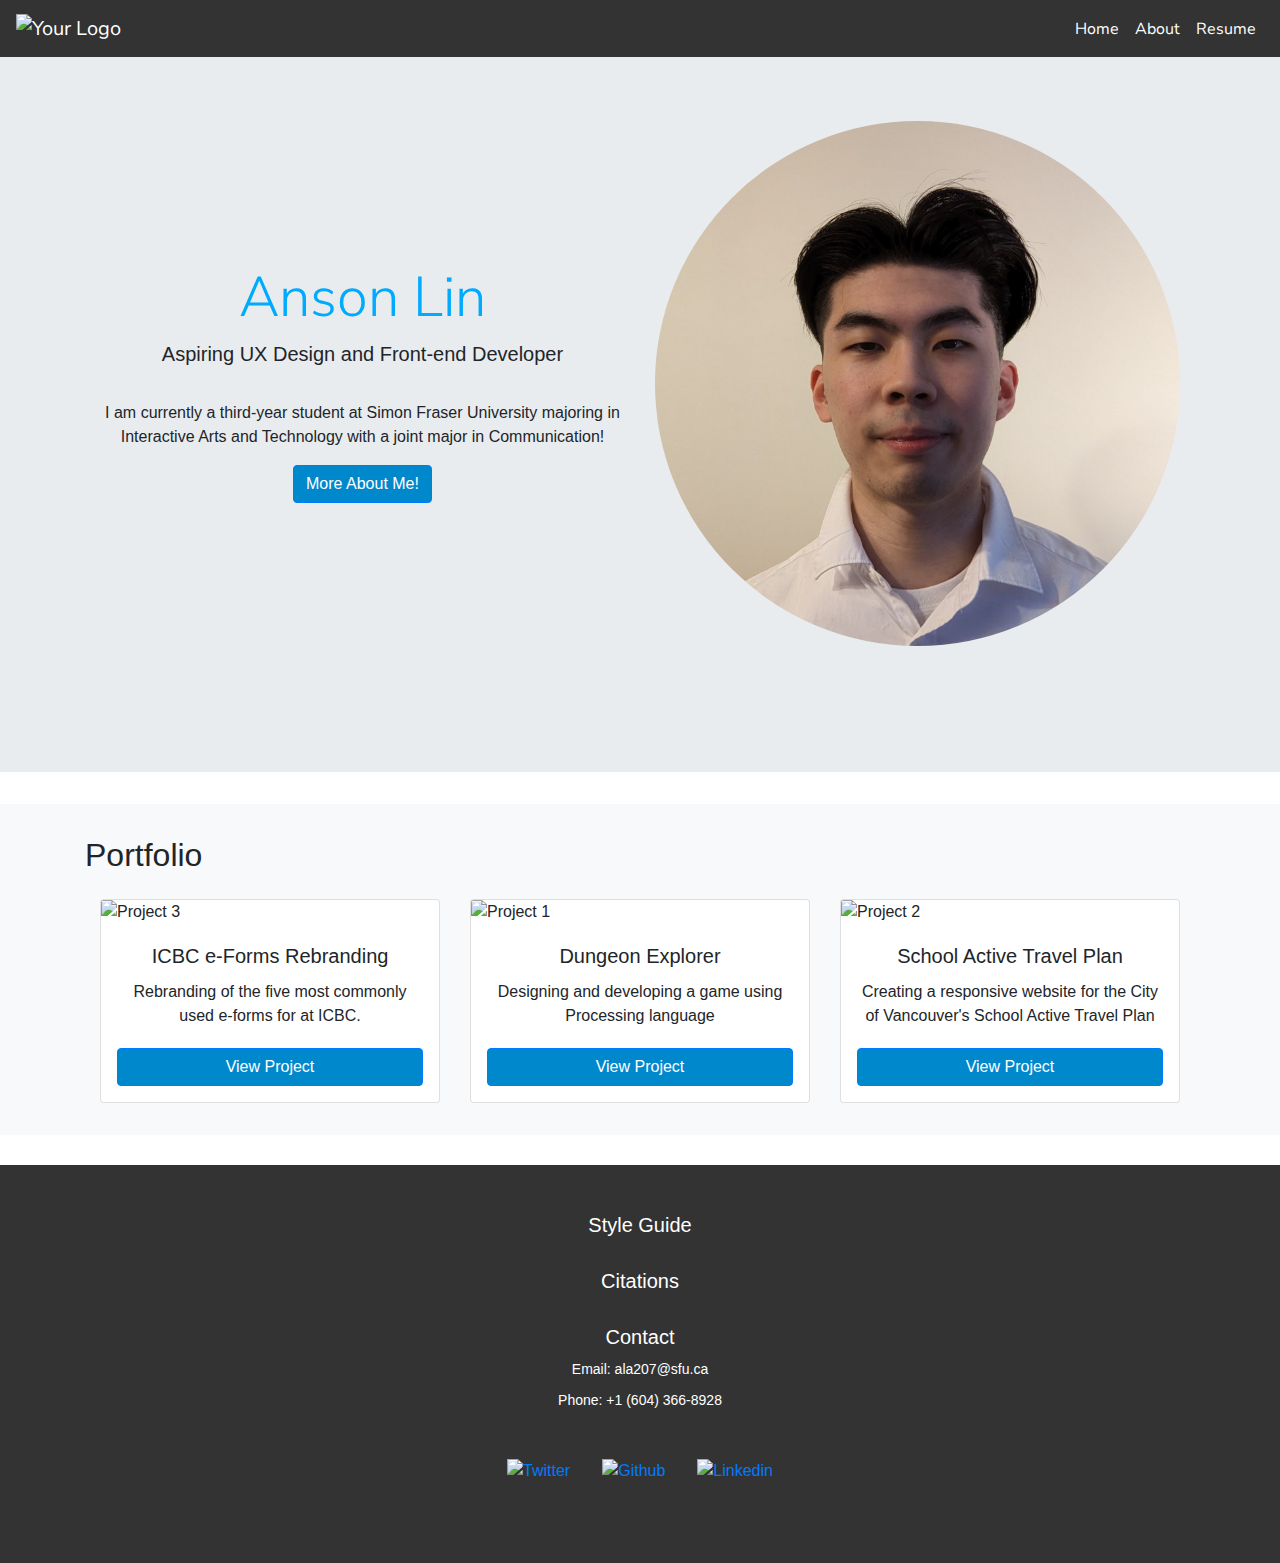
==== index.html @ dd43841b "Added citations page to footer" ====
<!DOCTYPE html>
<html lang="en">
  <head>
    <meta charset="UTF-8" />
    <meta name="viewport" content="width=device-width, initial-scale=1.0" />
    <link rel="shortcut icon" type="image/png" href="./img/logo.png" />
    <title>Portfolio</title>
    <!-- Bootstrap CSS -->
    <link
      rel="stylesheet"
      href="https://maxcdn.bootstrapcdn.com/bootstrap/4.0.0/css/bootstrap.min.css"
      integrity="sha384-Gn5384xqQ1aoWXA+058RXPxPg6fy4IWvTNh0E263XmFcJlSAwiGgFAW/dAiS6JXm"
      crossorigin="anonymous"
    />
    <!-- Custom CSS -->
    <link rel="stylesheet" href="css/main.css" />
  </head>
  <body>
    <nav class="navbar navbar-expand-lg navbar-dark bg-dark">
      <div class="navbar-brand-container">
        <a class="navbar-brand" href="index.html">
          <img src="img/logo.png" alt="Your Logo" width="30" height="50">
        </a>
      </div>  
      <button class="navbar-toggler" type="button" data-toggle="collapse" data-target="#navbarNav"
        aria-controls="navbarNav" aria-expanded="false" aria-label="Toggle navigation">
        <span class="navbar-toggler-icon"></span>
      </button>
      <div class="collapse navbar-collapse" id="navbarNav">
        <ul class="navbar-nav ml-auto">
          <li class="nav-item">
            <a class="nav-link" href="index.html">Home</a>
          </li>
          <li class="nav-item">
            <a class="nav-link" href="about.html">About</a>
          </li>
          <li class="nav-item">
            <a class="nav-link" href="https://drive.google.com/file/d/15ANXeB6tqhc7tVxG2RV_KDApBmCl0Hx0/view">Resume</a>
          </li>
        </ul>
      </div>
    </nav>

    <header>
      <div class="jumbotron header-bg">
        <section id="about" class="section">
          <div class="container">
            <div class="about-content">
              <div class="row align-items-center">
                <div class="col-md-6">
                  <h1 class="display-4">Anson Lin</h1>
                  <p class="lead">Aspiring UX Design and Front-end Developer</p>
                  <p class="header-text">
                    I am currently a third-year student at Simon Fraser University majoring in Interactive Arts and Technology
                    with a joint major in Communication!
                  </p>
                  <a href="about.html" class="btn btn-primary">More About Me!</a>
                </div>
                <div class="col-md-6">
                  <img src="img/profile.jpg" alt="Profile Picture" class="img-fluid rounded-circle" />
                </div>
              </div>
            </div>
          </div>
        </section>
      </div>
    </header>
    
      <section id="portfolio" class="section bg-light">
        <div class="container">
          <h2 class="portfolio-header">Portfolio</h2>
          <div class="row">
            <div class="col-md-4">
              <div class="card h-100 d-flex flex-column">
                <img src="img/project3/fraud tips new.png" class="card-img-top" alt="Project 3">
                <div class="card-body">
                  <h5 class="card-title">ICBC e-Forms Rebranding</h5>
                  <p class="card-text">Rebranding of the five most commonly used e-forms for at ICBC.</p>
                </div>
                <div class="mt-auto pb-3 px-3">
                  <a href="project3.html" class="btn btn-primary btn-block px-3">View Project</a>
                </div>
              </div>
            </div>
            <div class="col-md-4">
              <div class="card h-100 d-flex flex-column">
                <img src="img/project1/Dungeon explorer.png" class="card-img-top" alt="Project 1">
                <div class="card-body">
                  <h5 class="card-title">Dungeon Explorer</h5>
                  <p class="card-text">Designing and developing a game using Processing language</p>
                </div>
                <div class="mt-auto pb-3 px-3">
                  <a href="project1.html" class="btn btn-primary btn-block px-3">View Project</a>
                </div>
              </div>
            </div>
            <div class="col-md-4">
              <div class="card h-100 d-flex flex-column">
                <img src="img/project2/School travel plan.png" class="card-img-top" alt="Project 2">
                <div class="card-body">
                  <h5 class="card-title">School Active Travel Plan</h5>
                  <p class="card-text">Creating a responsive website for the City of Vancouver's School Active Travel Plan</p>
                </div>
                <div class="mt-auto pb-3 px-3">
                  <a href="project2.html" class="btn btn-primary btn-block px-3">View Project</a>
                </div>
              </div>
            </div>
          </div>
        </div>
      </section>

      <footer>
        <div class="footer-content">
          <div class="footer-section">
            <a href="styleguide.html">
              <h3 class="bootstrap-link">Style Guide</h3>
            </a>
          
          </div>

          <div class="footer-section">
            <a href="citations.html">
              <h3 class="bootstrap-link">Citations</h3>
            </a>
          </div>
          
          <div class="footer-section">
            <h3>Contact</h3>
            <p>Email: <a href="mailto:ala207@sfu.ca">ala207@sfu.ca</a></p>
            <p>Phone: <a href="tel:+1234567890">+1 (604) 366-8928</a></p>
          </div>          

        <div class="row">
          <ul class="footer__social-links">
            <li class="footer__social-link-item">
              <a href="https://twitter.com/" title="Link to Twitter Profile">
                <img src="./img/twitter.svg" class="footer__social-image" alt="Twitter">
              </a>
            </li>
            <li class="footer__social-link-item">
              <a href="https://github.com/anson0814" title="Link to Github Profile">
                <img src="./img/github.svg" class="footer__social-image" alt="Github">
              </a>
            </li>
            <li class="footer__social-link-item">
              <a href="https://www.linkedin.com/mwlite/in/anson-lin-987201175">
                <img src="./img/linkedin.svg" title="Link to Linkedin Profile" class="footer__social-image" alt="Linkedin">
              </a>
            </li>
          </ul>
        </div>

      </footer>

      <script src="path/to/bootstrap.js"></script>
      <script src="https://code.jquery.com/jquery-3.6.0.min.js"></script>
      <script src="https://stackpath.bootstrapcdn.com/bootstrap/4.5.2/js/bootstrap.min.js"></script>
</body>
</html>
---- css/main.css ----
@import url('https://fonts.googleapis.com/css2?family=Nunito+Sans:ital,wght@0,400;0,700;1,400;1,700&display=swap');

  *{
    margin: 0;
    padding: 0;
    box-sizing: inherit;
  }

    :root { /*Reusable Variables*/
      --font-size-small: 1.8rem;
      --font-size-normal: 2.2rem;
      --font-size-medium: 2.8rem;
      --font-size-medium-1: 3.6rem;
      --font-size-large: 5.5rem;
      --font-size-huge: 7.5rem;
      --font-stack: 'Nunito Sans', sans-serif;

      --line-height-normal: 1.7;
      --line-height-small: 1.2;

      --black: #000;
      --blue: #00AAFF;
      --light-blue: #66CCFF;
      --dark-blue: #0088CC;
      --white: #ffffff;
      --grey: #CCCCCC;

      --container-max-width: 1180px;
      --container-normal-width: 800px;
      --container-medium-width: 700px; 
      --container-small-width: 500px;

      --gutter-huge: 12rem;
      --gutter-medium: 6rem;
      --gutter-normal: 3rem;
      --gutter-small-1: 2.5rem;
      --gutter-small: 2rem;

      --border-light: 1px solid rgb(36, 35, 35);
  }

  html {
    box-sizing: border-box;
    scroll-behavior: smooth;
  }

  .navbar {
      background-color: #333333 !important;
      font-family: 'Nunito Sans', sans-serif;
      color: var(--black);
    }
  
  .nav-link{
    color: white !important;
  }

  .col-md-6{
    padding-bottom: 2rem;
  }

  .navbar-brand-container {
    justify-content: center; /* Center horizontally */
    align-items: center; /* Center vertically */
    flex-grow: 1; 
  }
 

  .row {
    max-width: var(--container-max-width);
    margin: 0 auto;
    justify-content: center;
}
 
  .body {
      font-family: 'Nunito Sans', sans-serif;
    }

    .paragraph {
      margin-bottom: 1.5em; 
  }
  


  .btn-primary{
    background-color: #0088CC;
  }

  .lead{
    padding-bottom: 1rem;
  }

  /* FOOTER */
  footer {
    background-color: #333333;
    color: #FFFFFF;
    padding-top: 30px;
    text-align: center;
    padding: var(--gutter-normal) 0 var(--gutter-normal);
  }
  
  .footer-content {
    max-width: 1200px;
    margin: 0 auto;
    text-align: center;
  }
  
  .footer-section {
    margin-bottom: 2rem;
  }
  
  .footer-section h3 {
    color: #FFFFFF;
    font-size: 20px;
    margin-bottom: 10px;
  }
  
  .footer-section p {
    font-size: 14px;
    margin-bottom: 10px;
  }
  
  .footer-section a {
    color: #FFFFFF;
    text-decoration: none;
  }
  
  .footer-bottom {
    background-color: #222222;
    padding: 10px 0;
    text-align: center;
  }
  
  .footer-bottom p {
    font-size: 12px;
    margin: 0;
  }

  .footer__social-links {
    display: flex;
    justify-content: center;
    padding:  1rem;
    list-style: none;
}

  .footer__social-link-item:not(:last-of-type) {
    margin-right: var(--gutter-small);
  }

  .footer__social-image {
    height: 2.5rem;
  }

  .bootstrap-link {
    transition: color 0.3s ease; 
}

  .bootstrap-link:hover {
      color: #00AAFF; 
  }

  .card-img-top{
    max-height: 10rem;
  }

  

  .card-body{
    text-align: center;
  }

  .card-body img {
    transition: transform 0.2s ease-in-out;
}

  .card-body img:hover {
      transform: scale(1.05);
  }


  #portfolio {
    padding: 2rem 0;
  }

  .portfolio-header{
    padding-bottom: 1rem;
  }

  .header-bg {
    background-image: url("../img/whitegray.jpg"); /*Image by rawpixel.com</a> on Freepik https://www.freepik.com/free-vector/white-gray-hexagon-pattern-background_16398206.html*/
    background-size: cover; 
    border-radius: 0;
    
  }

  /*ABOUT SECTION STYLES*/
  .about-container {
    max-width: 800px; 
    margin: 0 auto; 
    padding: 20px; 
}

  .about-content {
      text-align: center; 
  }

  .about-title {
      font-size: 2rem; 
  }

  .about-me-image {
    max-width: 100%;
    height: auto;
    display: block;
    margin: 20px auto; 
    box-shadow: 0px 0px 10px rgba(0, 0, 0, 0.3); 
}

  .section ul {
    padding-left: 20px; 
  }
  
  .section ul li {
    margin-bottom: 10px; 
  }


  /* STYLE GUIDE */

  .style-guide-container {
    max-width: var(--container-max-width);
    margin: 0 auto;
    padding: 20px; 
  }

  .primary-blue-bg {
    background-color: #00AAFF;
    color: #FFFFFF;
    padding: 10px;
  }

  .light-blue-bg {
    background-color: #66CCFF;
    color: #333333;
    padding: 10px;
  }

  .dark-blue-bg {
    background-color: #0088CC;
    color: #FFFFFF;
    padding: 10px;
  }

  .grey-bg {
    background-color: #CCCCCC;
    color: #333333;
    padding: 10px;
  }

  .section {
    margin-bottom: 30px;
  }

  h1{
    font-family: 'Nunito Sans', sans-serif;
    font-size: var(--font-size-large);
    color: var(--blue);
  }

  .project-title{
    font-family: 'Nunito Sans', sans-serif;
    font-size: var(--font-size-medium);
    color: var(--blue);
  }

  .project-image{
    max-width: 45rem;
  }

  .project-image2{
    width: 100%;
  }

  .project-image3{
    max-height: 18rem;
  }

  .main-list {
    margin-left: 20px;
  }

  .sub-list {
    margin-left: 20px;
  }

  @media (max-width: 768px) {
    /*
    .col-md-6 {
      text-align: center;
    }*/

  
  }
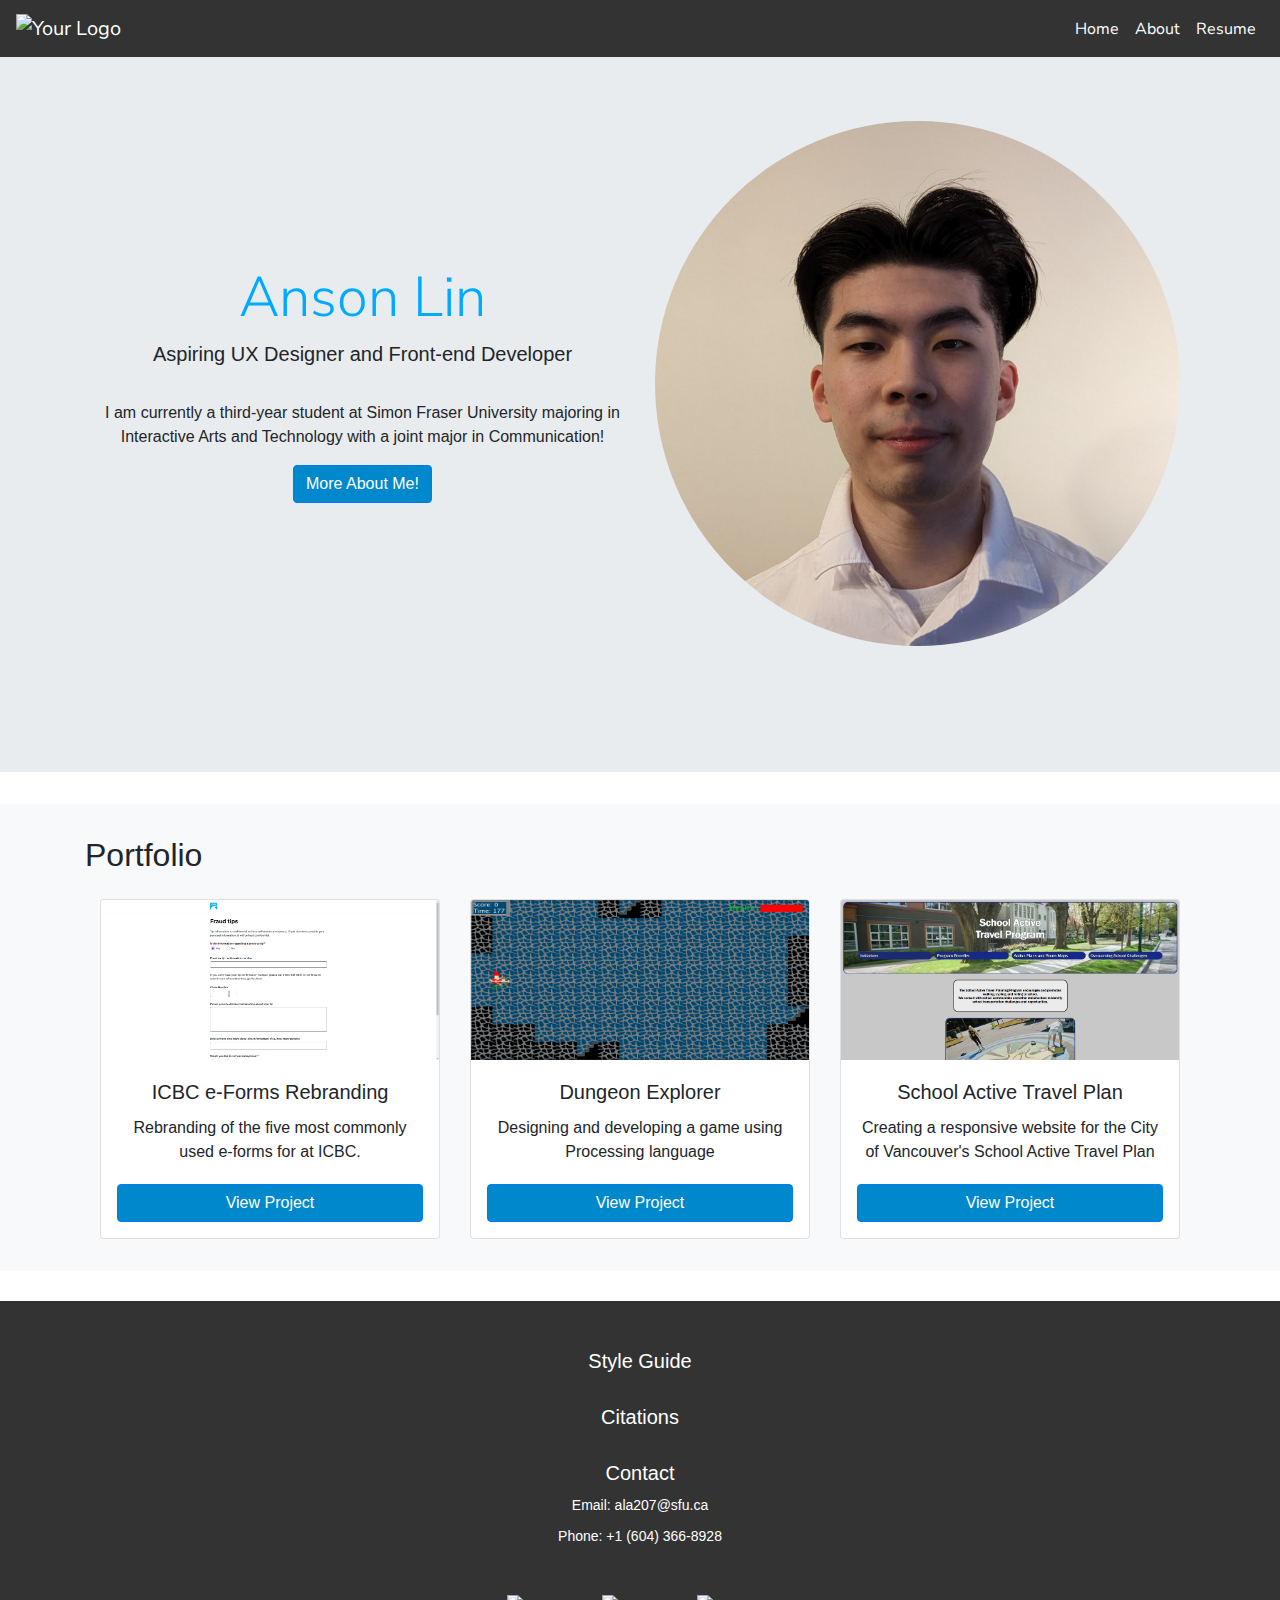
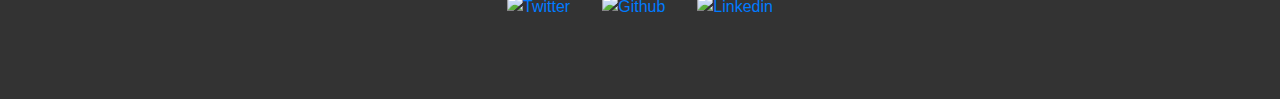
==== commit 650896e7: "Fixed html errors" ====
--- a/index.html
+++ b/index.html
@@ -49,7 +49,7 @@
               <div class="row align-items-center">
                 <div class="col-md-6">
                   <h1 class="display-4">Anson Lin</h1>
-                  <p class="lead">Aspiring UX Design and Front-end Developer</p>
+                  <p class="lead">Aspiring UX Designer and Front-end Developer</p>
                   <p class="header-text">
                     I am currently a third-year student at Simon Fraser University majoring in Interactive Arts and Technology
                     with a joint major in Communication!
@@ -72,7 +72,7 @@
           <div class="row">
             <div class="col-md-4">
               <div class="card h-100 d-flex flex-column">
-                <img src="img/project3/fraud tips new.png" class="card-img-top" alt="Project 3">
+                <img src="img/project3/fraud-tips-new.png" class="card-img-top" alt="Project 3">
                 <div class="card-body">
                   <h5 class="card-title">ICBC e-Forms Rebranding</h5>
                   <p class="card-text">Rebranding of the five most commonly used e-forms for at ICBC.</p>
@@ -84,7 +84,7 @@
             </div>
             <div class="col-md-4">
               <div class="card h-100 d-flex flex-column">
-                <img src="img/project1/Dungeon explorer.png" class="card-img-top" alt="Project 1">
+                <img src="img/project1/dungeon-explorer.png" class="card-img-top" alt="Project 1">
                 <div class="card-body">
                   <h5 class="card-title">Dungeon Explorer</h5>
                   <p class="card-text">Designing and developing a game using Processing language</p>
@@ -96,7 +96,7 @@
             </div>
             <div class="col-md-4">
               <div class="card h-100 d-flex flex-column">
-                <img src="img/project2/School travel plan.png" class="card-img-top" alt="Project 2">
+                <img src="img/project2/school-travel-plan.png" class="card-img-top" alt="Project 2">
                 <div class="card-body">
                   <h5 class="card-title">School Active Travel Plan</h5>
                   <p class="card-text">Creating a responsive website for the City of Vancouver's School Active Travel Plan</p>
@@ -150,6 +150,7 @@
             </li>
           </ul>
         </div>
+        </div>
 
       </footer>
 
--- a/css/main.css
+++ b/css/main.css
@@ -204,7 +204,7 @@
   }
 
   .about-title {
-      font-size: 2rem; 
+      font-size: 4rem; 
   }
 
   .about-me-image {
@@ -300,4 +300,9 @@
 
   
   }
+
+  /*Citation Styles*/
+  .citation-container{
+    margin-bottom: 3rem;
+  }
   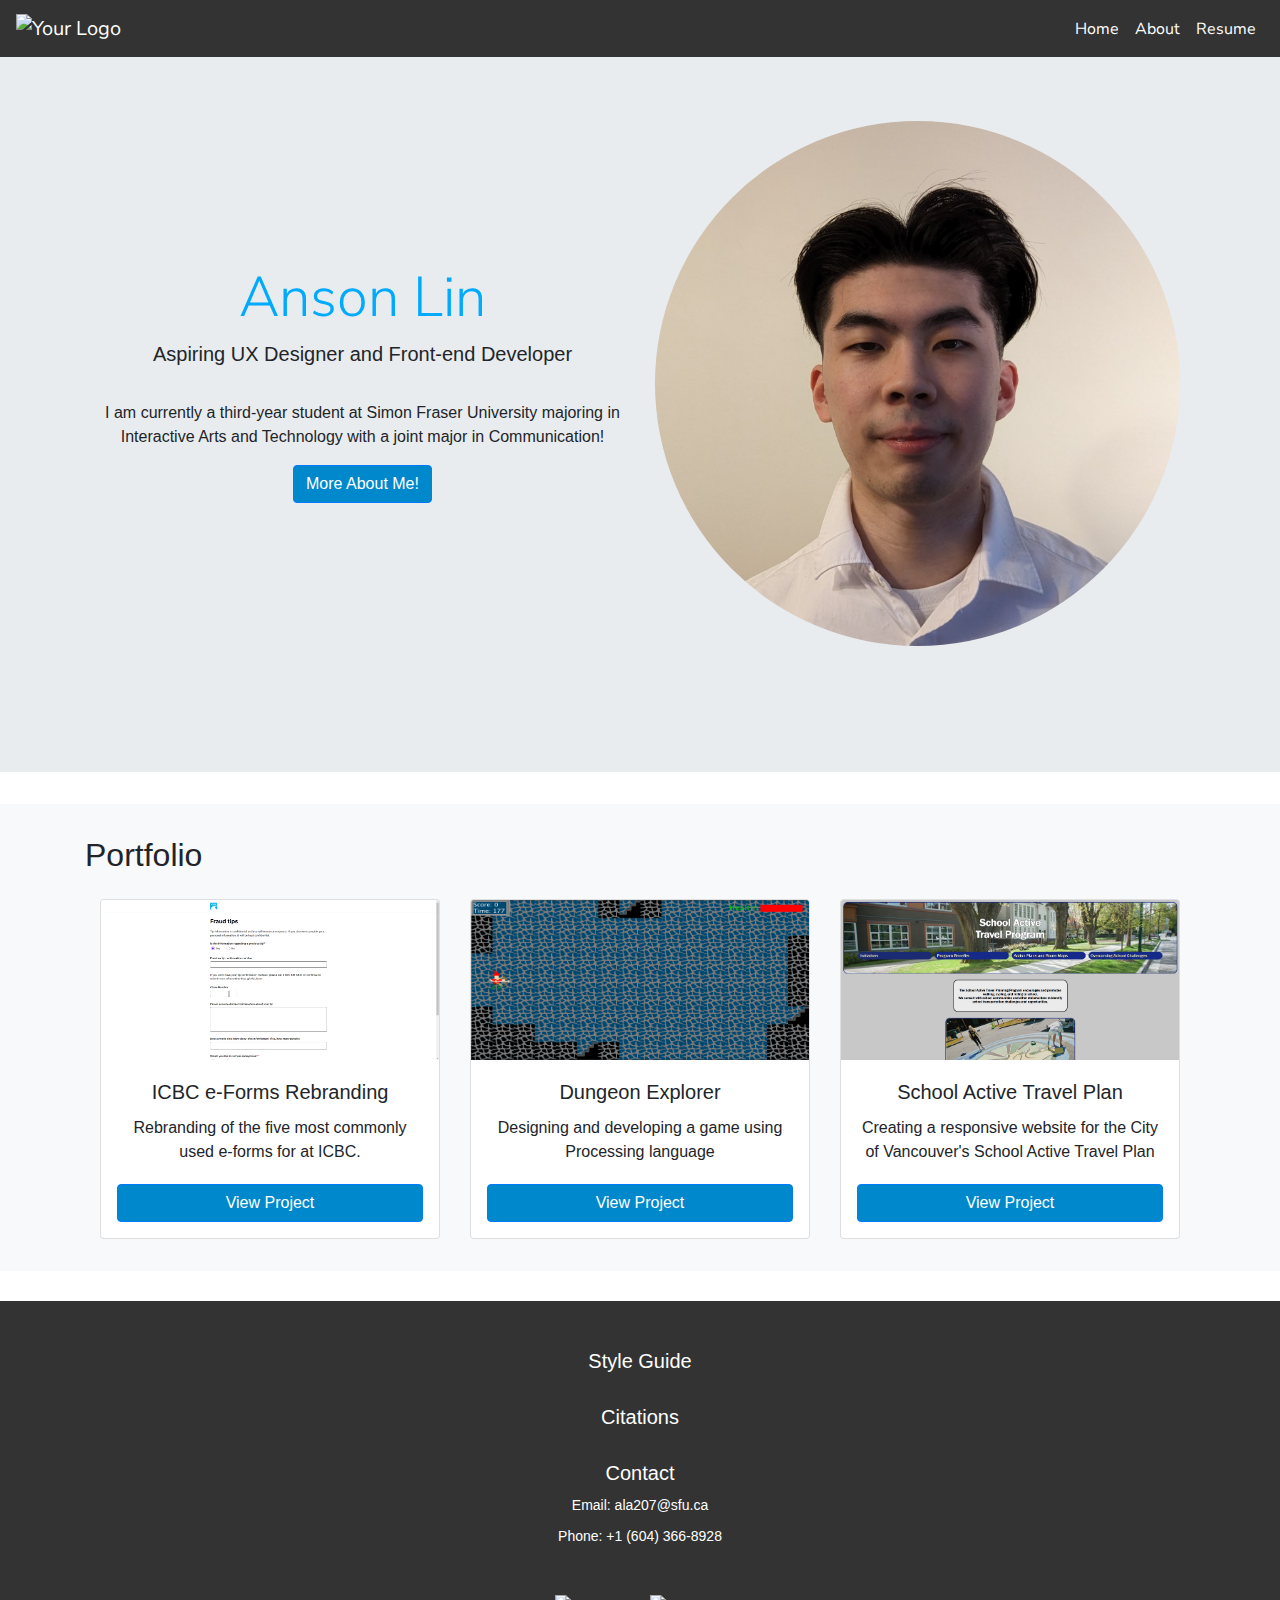
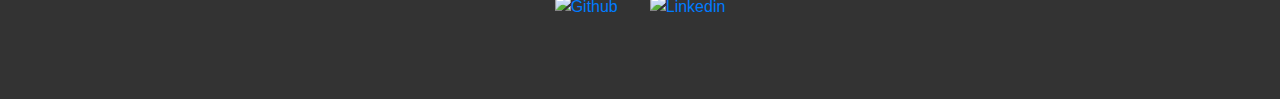
==== commit 89a7392f: "Changed all tab icons to svg" ====
--- a/index.html
+++ b/index.html
@@ -3,7 +3,7 @@
   <head>
     <meta charset="UTF-8" />
     <meta name="viewport" content="width=device-width, initial-scale=1.0" />
-    <link rel="shortcut icon" type="image/png" href="./img/logo.png" />
+    <link rel="shortcut icon" type="image/png" href="./img/logo.svg" />
     <title>Portfolio</title>
     <!-- Bootstrap CSS -->
     <link
@@ -134,11 +134,6 @@
         <div class="row">
           <ul class="footer__social-links">
             <li class="footer__social-link-item">
-              <a href="https://twitter.com/" title="Link to Twitter Profile">
-                <img src="./img/twitter.svg" class="footer__social-image" alt="Twitter">
-              </a>
-            </li>
-            <li class="footer__social-link-item">
               <a href="https://github.com/anson0814" title="Link to Github Profile">
                 <img src="./img/github.svg" class="footer__social-image" alt="Github">
               </a>
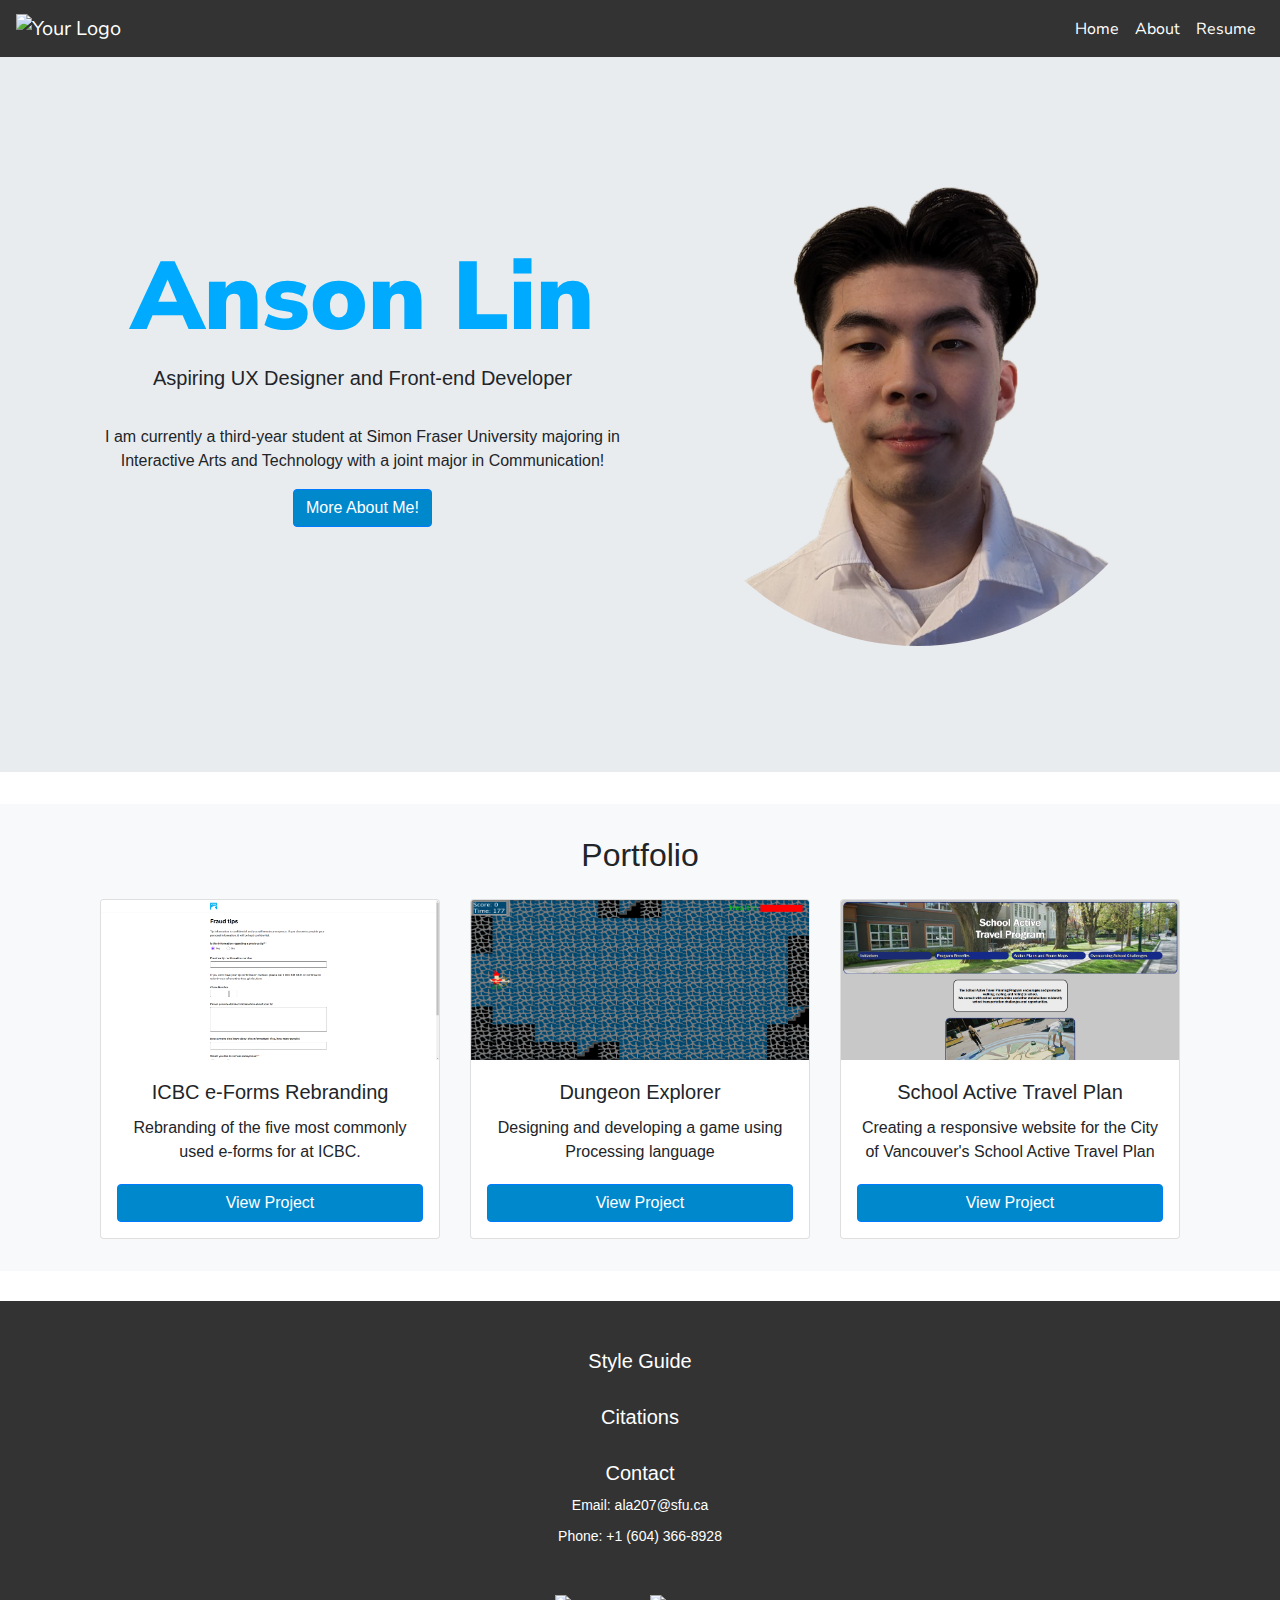
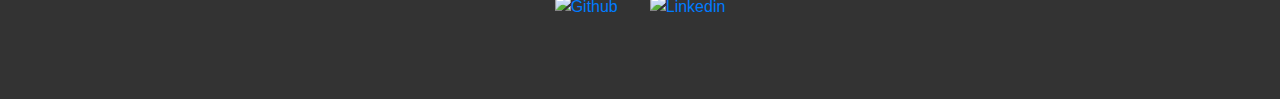
==== commit 8c3adb83: "Added transparent image, name font change," ====
--- a/index.html
+++ b/index.html
@@ -48,7 +48,7 @@
             <div class="about-content">
               <div class="row align-items-center">
                 <div class="col-md-6">
-                  <h1 class="display-4">Anson Lin</h1>
+                  <h1 class="display-4 nameheader">Anson Lin</h1>
                   <p class="lead">Aspiring UX Designer and Front-end Developer</p>
                   <p class="header-text">
                     I am currently a third-year student at Simon Fraser University majoring in Interactive Arts and Technology
@@ -57,7 +57,7 @@
                   <a href="about.html" class="btn btn-primary">More About Me!</a>
                 </div>
                 <div class="col-md-6">
-                  <img src="img/profile.jpg" alt="Profile Picture" class="img-fluid rounded-circle" />
+                  <img src="img/profileclearbkg.png" alt="Profile Picture" class="img-fluid rounded-circle" />
                 </div>
               </div>
             </div>
@@ -66,9 +66,9 @@
       </div>
     </header>
     
-      <section id="portfolio" class="section bg-light">
+      <section id="portfolio" class="section bg-light text-center">
         <div class="container">
-          <h2 class="portfolio-header">Portfolio</h2>
+          <h2 class="portfolio-header ">Portfolio</h2>
           <div class="row">
             <div class="col-md-4">
               <div class="card h-100 d-flex flex-column">
--- a/css/main.css
+++ b/css/main.css
@@ -256,6 +256,12 @@
     padding: 10px;
   }
 
+  .dark-grey-bg {
+    background-color: #333333;
+    color: #ffffff;
+    padding: 10px;
+  }
+
   .section {
     margin-bottom: 30px;
   }
@@ -264,6 +270,11 @@
     font-family: 'Nunito Sans', sans-serif;
     font-size: var(--font-size-large);
     color: var(--blue);
+  }
+
+  .nameheader{
+    font-size: 6rem;
+    font-weight: 900;
   }
 
   .project-title{
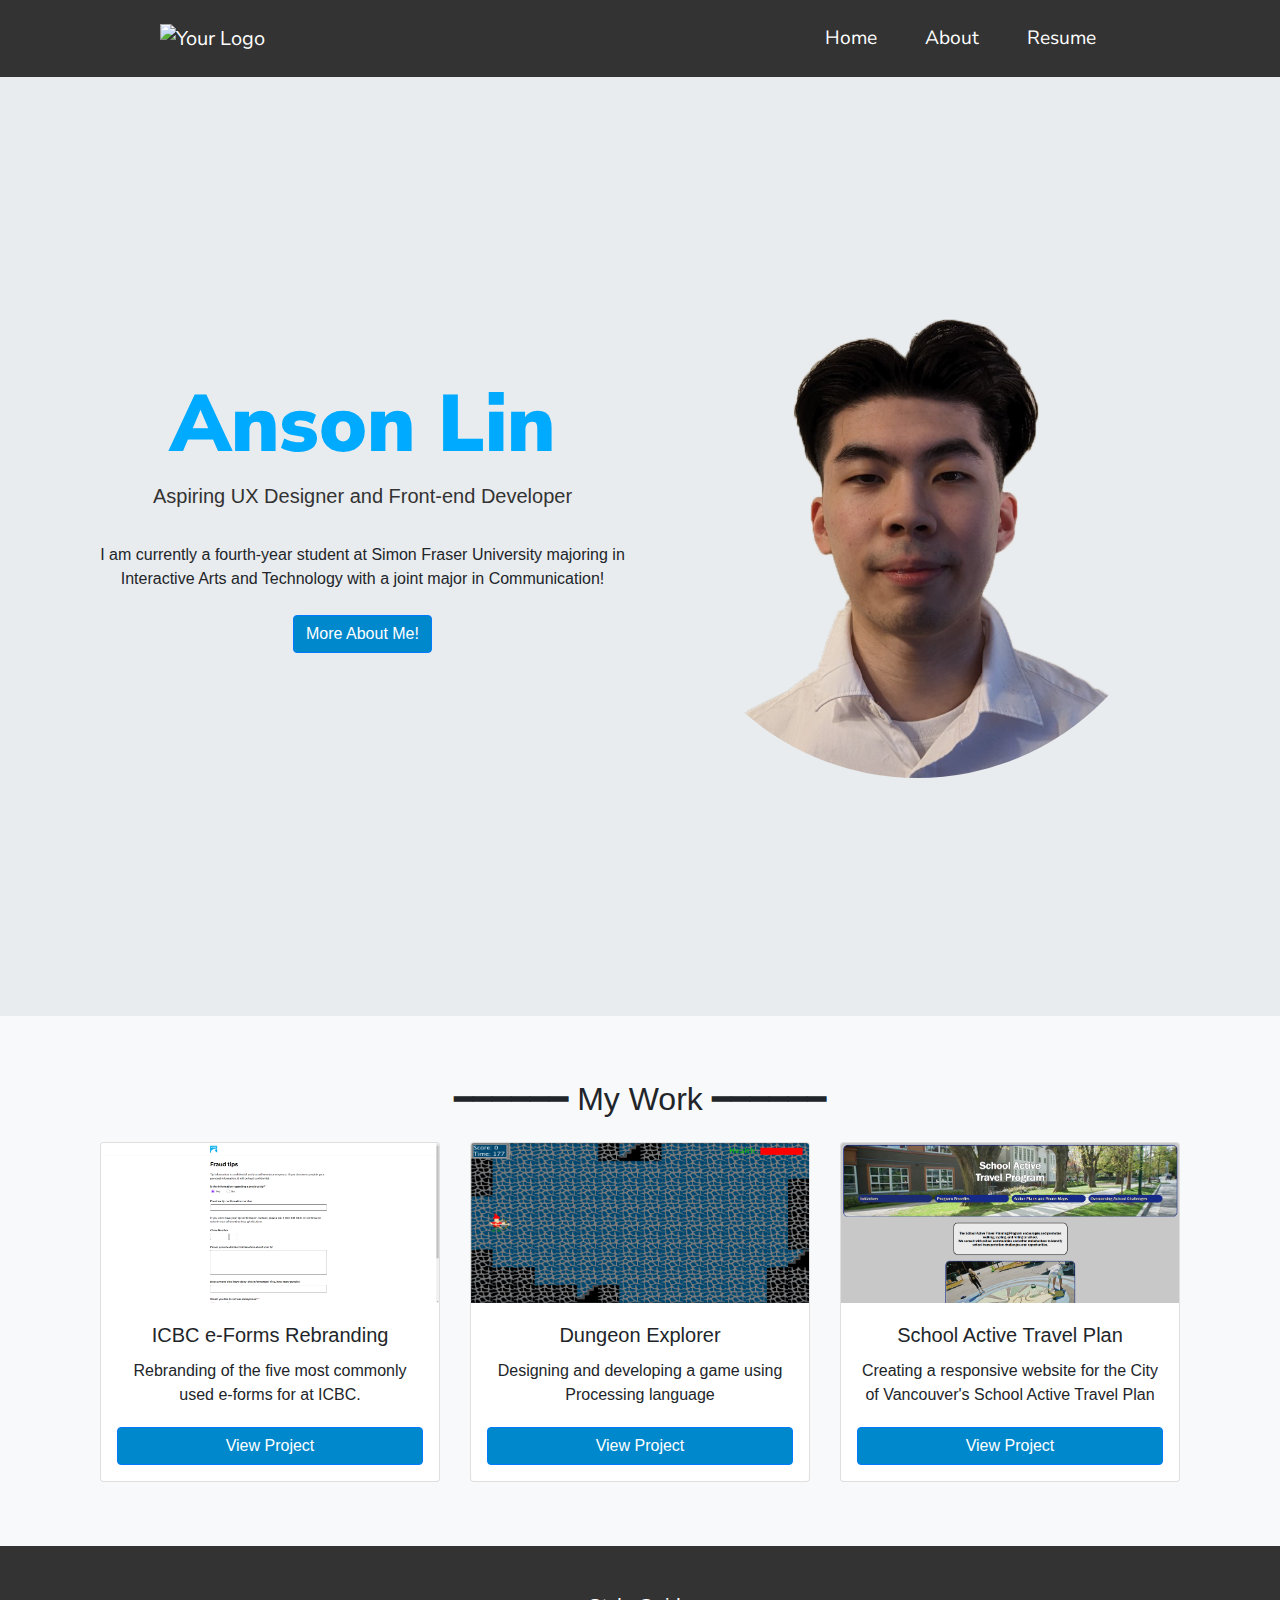
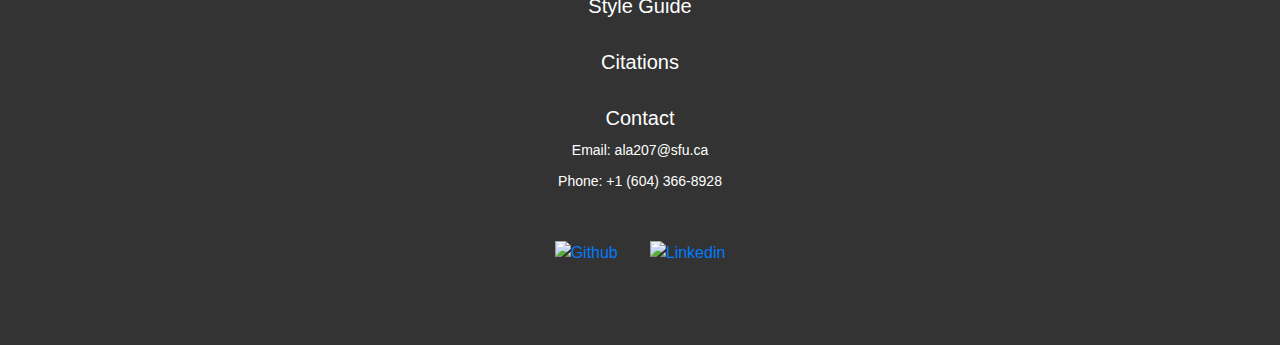
==== commit 12158e68: "Added Title" ====
--- a/index.html
+++ b/index.html
@@ -4,7 +4,7 @@
     <meta charset="UTF-8" />
     <meta name="viewport" content="width=device-width, initial-scale=1.0" />
     <link rel="shortcut icon" type="image/png" href="./img/logo.svg" />
-    <title>Portfolio</title>
+    <title>Anson Lin | UX Designer and Front-end Developer</title>
     <!-- Bootstrap CSS -->
     <link
       rel="stylesheet"
@@ -16,32 +16,33 @@
     <link rel="stylesheet" href="css/main.css" />
   </head>
   <body>
-    <nav class="navbar navbar-expand-lg navbar-dark bg-dark">
-      <div class="navbar-brand-container">
-        <a class="navbar-brand" href="index.html">
-          <img src="img/logo.png" alt="Your Logo" width="30" height="50">
-        </a>
-      </div>  
-      <button class="navbar-toggler" type="button" data-toggle="collapse" data-target="#navbarNav"
-        aria-controls="navbarNav" aria-expanded="false" aria-label="Toggle navigation">
-        <span class="navbar-toggler-icon"></span>
-      </button>
-      <div class="collapse navbar-collapse" id="navbarNav">
-        <ul class="navbar-nav ml-auto">
-          <li class="nav-item">
-            <a class="nav-link" href="index.html">Home</a>
-          </li>
-          <li class="nav-item">
-            <a class="nav-link" href="about.html">About</a>
-          </li>
-          <li class="nav-item">
-            <a class="nav-link" href="https://drive.google.com/file/d/15ANXeB6tqhc7tVxG2RV_KDApBmCl0Hx0/view">Resume</a>
-          </li>
-        </ul>
-      </div>
-    </nav>
 
     <header>
+      <nav class="navbar navbar-expand-lg navbar-dark bg-dark custom-navbar">
+        <div class="navbar-brand-container">
+            <a class="navbar-brand" href="index.html">
+                <img src="img/logo.png" alt="Your Logo" width="36" height="60">
+            </a>
+        </div>  
+        <button class="navbar-toggler" type="button" data-toggle="collapse" data-target="#navbarNav"
+            aria-controls="navbarNav" aria-expanded="false" aria-label="Toggle navigation">
+            <span class="navbar-toggler-icon"></span>
+        </button>
+        <div class="collapse navbar-collapse" id="navbarNav">
+            <ul class="navbar-nav ml-auto">
+                <li class="nav-item">
+                    <a class="nav-link" href="index.html">Home</a>
+                </li>
+                <li class="nav-item">
+                    <a class="nav-link" href="about.html">About</a>
+                </li>
+                <li class="nav-item">
+                    <a class="nav-link" href="https://drive.google.com/file/d/15ANXeB6tqhc7tVxG2RV_KDApBmCl0Hx0/view">Resume</a>
+                </li>
+            </ul>
+        </div>
+    </nav>
+    
       <div class="jumbotron header-bg">
         <section id="about" class="section">
           <div class="container">
@@ -51,7 +52,7 @@
                   <h1 class="display-4 nameheader">Anson Lin</h1>
                   <p class="lead">Aspiring UX Designer and Front-end Developer</p>
                   <p class="header-text">
-                    I am currently a third-year student at Simon Fraser University majoring in Interactive Arts and Technology
+                    I am currently a fourth-year student at Simon Fraser University majoring in Interactive Arts and Technology
                     with a joint major in Communication!
                   </p>
                   <a href="about.html" class="btn btn-primary">More About Me!</a>
@@ -68,7 +69,7 @@
     
       <section id="portfolio" class="section bg-light text-center">
         <div class="container">
-          <h2 class="portfolio-header ">Portfolio</h2>
+          <h2 class="portfolio-header ">━━━━━━ My Work ━━━━━━</h2>
           <div class="row">
             <div class="col-md-4">
               <div class="card h-100 d-flex flex-column">
@@ -139,7 +140,7 @@
               </a>
             </li>
             <li class="footer__social-link-item">
-              <a href="https://www.linkedin.com/mwlite/in/anson-lin-987201175">
+              <a href="https://www.linkedin.com/in/anson-lin-987201175/">
                 <img src="./img/linkedin.svg" title="Link to Linkedin Profile" class="footer__social-image" alt="Linkedin">
               </a>
             </li>
--- a/css/main.css
+++ b/css/main.css
@@ -47,15 +47,40 @@
   .navbar {
       background-color: #333333 !important;
       font-family: 'Nunito Sans', sans-serif;
+      font-size: larger;
       color: var(--black);
     }
   
   .nav-link{
     color: white !important;
+    padding-left: 1.5rem !important;
+    padding-right: 1.5rem !important;
+  }
+
+  .custom-navbar {
+    padding-top: 1rem;
+    padding-bottom: 1rem;
+    padding-left: 10rem;  /* Adjust the left padding as needed */
+    padding-right: 10rem; /* Adjust the right padding as needed */
+}
+
+  .navbar-brand:hover {
+    transform: scale(1.05); /* Scale the logo on hover (adjust as needed) */
+    transition: transform 0.3s ease;
+  }
+
+  .navbar-nav .nav-item:hover .nav-link {
+    color: #00AAFF !important; 
+    transition: color 0.3s ease;
+    text-decoration: underline;
   }
 
   .col-md-6{
     padding-bottom: 2rem;
+  }
+
+  .col-md-4{
+    margin-bottom: 2rem;
   }
 
   .navbar-brand-container {
@@ -87,13 +112,15 @@
 
   .lead{
     padding-bottom: 1rem;
+    font-weight: 400;
+    color: #333333;
   }
 
   /* FOOTER */
   footer {
     background-color: #333333;
     color: #FFFFFF;
-    padding-top: 30px;
+    padding-top: 0px;
     text-align: center;
     padding: var(--gutter-normal) 0 var(--gutter-normal);
   }
@@ -146,6 +173,11 @@
     margin-right: var(--gutter-small);
   }
 
+  .footer__social-link-item:hover{
+    transform: scale(1.05);
+    transition: transform 0.3s ease;
+  }
+
   .footer__social-image {
     height: 2.5rem;
   }
@@ -179,10 +211,13 @@
 
   #portfolio {
     padding: 2rem 0;
+    margin-bottom: 0;
   }
 
   .portfolio-header{
+    margin-top: 2rem;
     padding-bottom: 1rem;
+    /*text-decoration: underline;*/
   }
 
   .header-bg {
@@ -190,6 +225,10 @@
     background-size: cover; 
     border-radius: 0;
     
+  }
+
+  .header-text{
+    margin-bottom: 1.5rem;
   }
 
   /*ABOUT SECTION STYLES*/
@@ -273,7 +312,7 @@
   }
 
   .nameheader{
-    font-size: 6rem;
+    font-size: 5rem;
     font-weight: 900;
   }
 
@@ -303,14 +342,40 @@
     margin-left: 20px;
   }
 
-  @media (max-width: 768px) {
+  .icbc-list ol{
+    list-style-type: none;
+  }
+
+  @media (max-width: 992px) {
     /*
     .col-md-6 {
       text-align: center;
     }*/
 
-  
-  }
+    .custom-navbar {
+      padding-top: 0.1rem;
+      padding-bottom: 0.1rem;
+      padding-left: 1rem;  /* Adjust the left padding as needed */
+      padding-right: 1rem; /* Adjust the right padding as needed */
+  }
+
+  .nameheader{
+    font-size: 3.5rem;
+    font-weight: 900;
+  }
+
+  
+  }
+
+  @media (min-width: 576px){
+  .jumbotron {
+      padding: 11rem 2rem;}
+  }
+
+  .jumbotron {
+    margin: 0;
+  }
+    
 
   /*Citation Styles*/
   .citation-container{
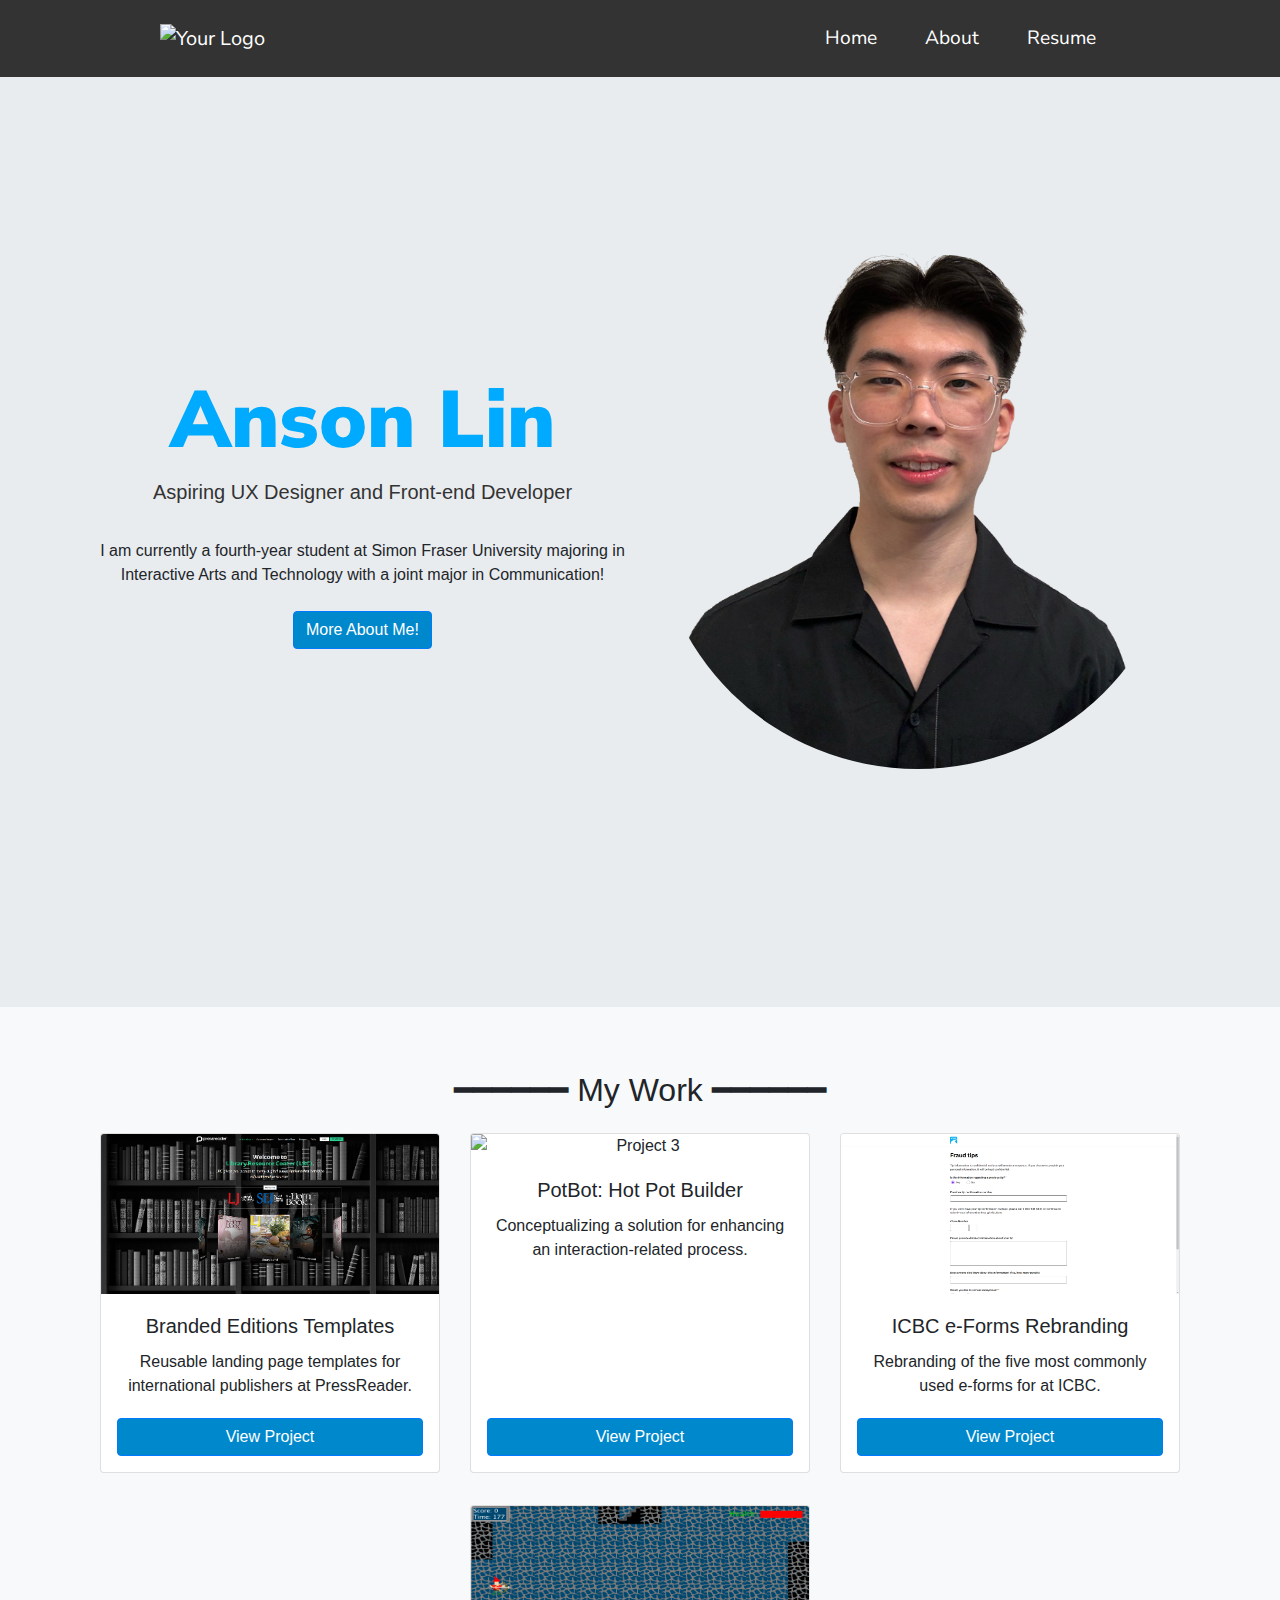
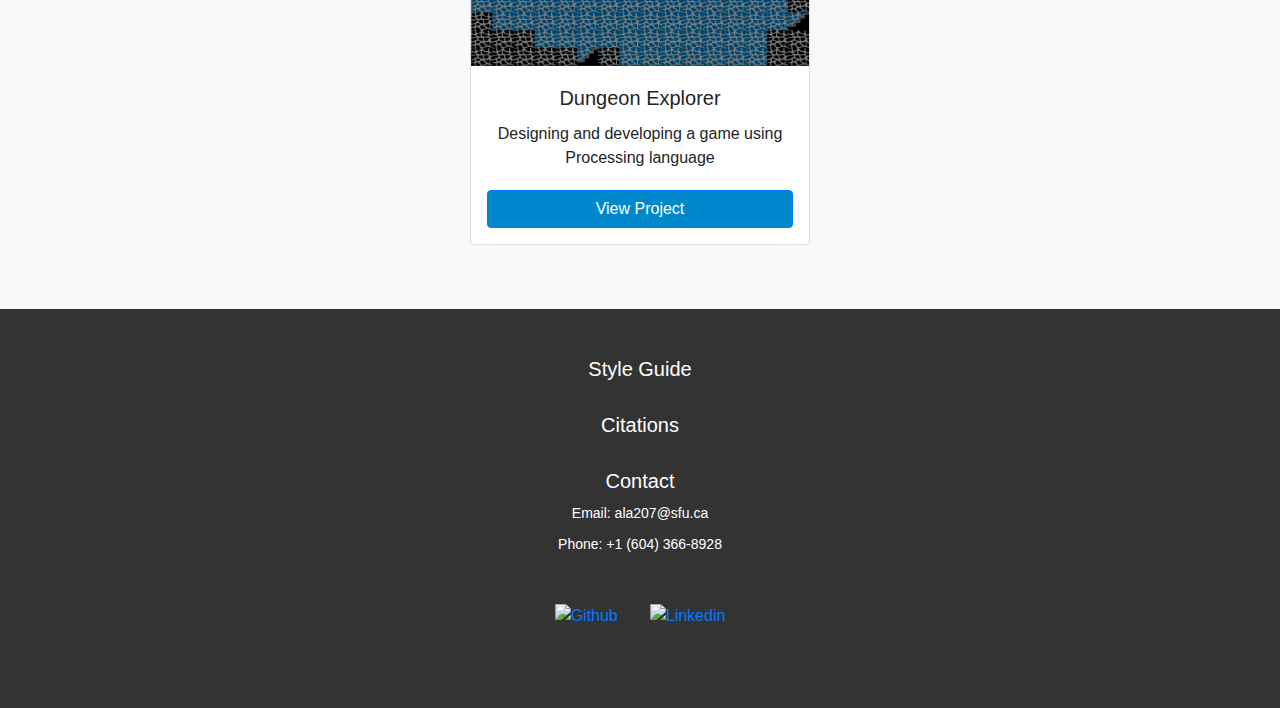
==== commit 7fb766a7: "Added BE Portfolio Project" ====
--- a/index.html
+++ b/index.html
@@ -4,7 +4,7 @@
     <meta charset="UTF-8" />
     <meta name="viewport" content="width=device-width, initial-scale=1.0" />
     <link rel="shortcut icon" type="image/png" href="./img/logo.svg" />
-    <title>Anson Lin | UX Designer and Front-end Developer</title>
+    <title>Anson Lin</title>
     <!-- Bootstrap CSS -->
     <link
       rel="stylesheet"
@@ -14,6 +14,7 @@
     />
     <!-- Custom CSS -->
     <link rel="stylesheet" href="css/main.css" />
+    <link href="https://unpkg.com/aos@2.3.1/dist/aos.css" rel="stylesheet">
   </head>
   <body>
 
@@ -73,6 +74,30 @@
           <div class="row">
             <div class="col-md-4">
               <div class="card h-100 d-flex flex-column">
+                <img src="img/project5/library-hub-thumbnail.png" class="card-img-top" alt="Branded Editions Project">
+                <div class="card-body">
+                  <h5 class="card-title">Branded Editions Templates</h5>
+                  <p class="card-text">Reusable landing page templates for international publishers at PressReader.</p>
+                </div>
+                <div class="mt-auto pb-3 px-3">
+                  <a href="project5.html" class="btn btn-primary btn-block px-3">View Project</a>
+                </div>
+              </div>
+            </div>
+            <div class="col-md-4">
+              <div class="card h-100 d-flex flex-column">
+                <img src="img/project4/conceptslide.png" class="card-img-top" alt="Project 3">
+                <div class="card-body">
+                  <h5 class="card-title">PotBot: Hot Pot Builder</h5>
+                  <p class="card-text">Conceptualizing a solution for enhancing an interaction-related process.</p>
+                </div>
+                <div class="mt-auto pb-3 px-3">
+                  <a href="project4.html" class="btn btn-primary btn-block px-3">View Project</a>
+                </div>
+              </div>
+              </div>
+            <div class="col-md-4">
+              <div class="card h-100 d-flex flex-column">
                 <img src="img/project3/fraud-tips-new.png" class="card-img-top" alt="Project 3">
                 <div class="card-body">
                   <h5 class="card-title">ICBC e-Forms Rebranding</h5>
@@ -95,6 +120,7 @@
                 </div>
               </div>
             </div>
+            <!--Old Project
             <div class="col-md-4">
               <div class="card h-100 d-flex flex-column">
                 <img src="img/project2/school-travel-plan.png" class="card-img-top" alt="Project 2">
@@ -106,7 +132,7 @@
                   <a href="project2.html" class="btn btn-primary btn-block px-3">View Project</a>
                 </div>
               </div>
-            </div>
+            </div>-->
           </div>
         </div>
       </section>
@@ -149,6 +175,15 @@
         </div>
 
       </footer>
+      
+      <script src="https://unpkg.com/aos@2.3.1/dist/aos.js"></script>
+      <script>
+        AOS.init({
+          once: true,
+          duration: 600,
+          easing: 'ease-in-out',
+        });
+      </script>
 
       <script src="path/to/bootstrap.js"></script>
       <script src="https://code.jquery.com/jquery-3.6.0.min.js"></script>
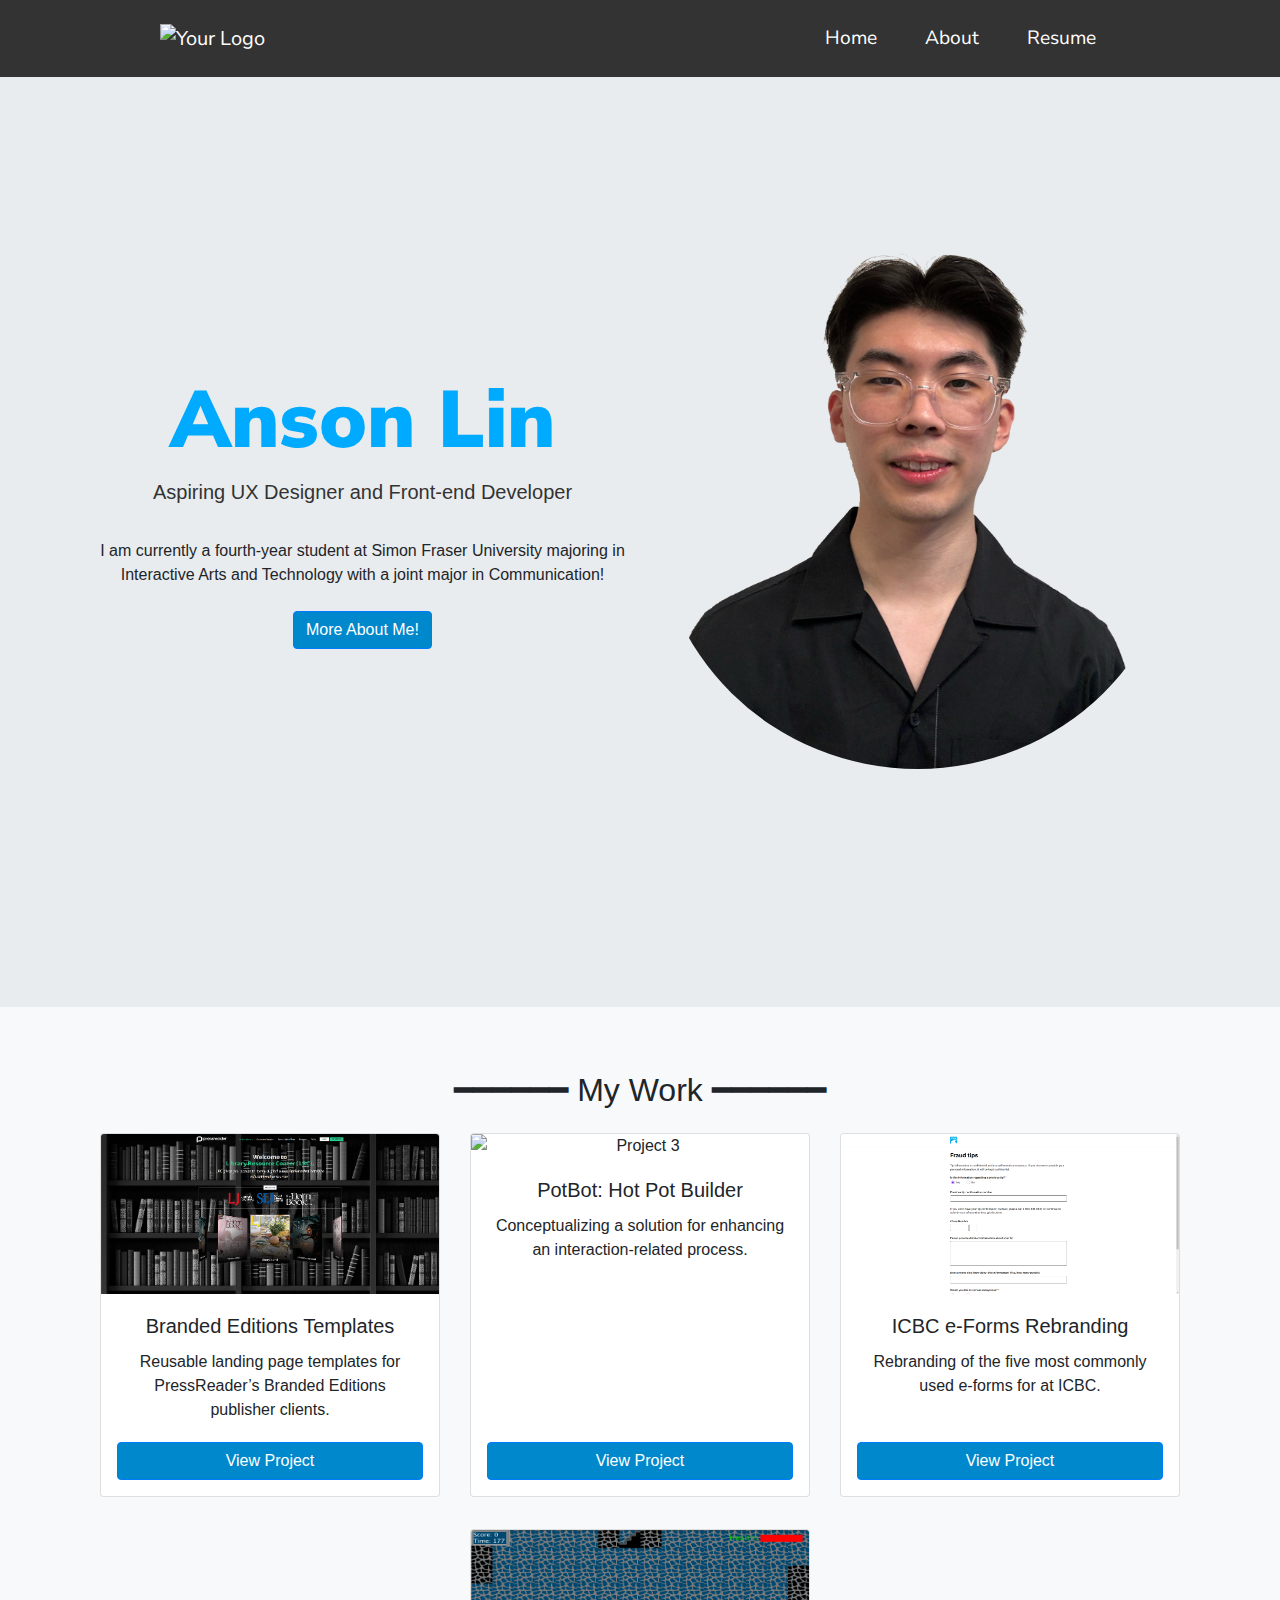
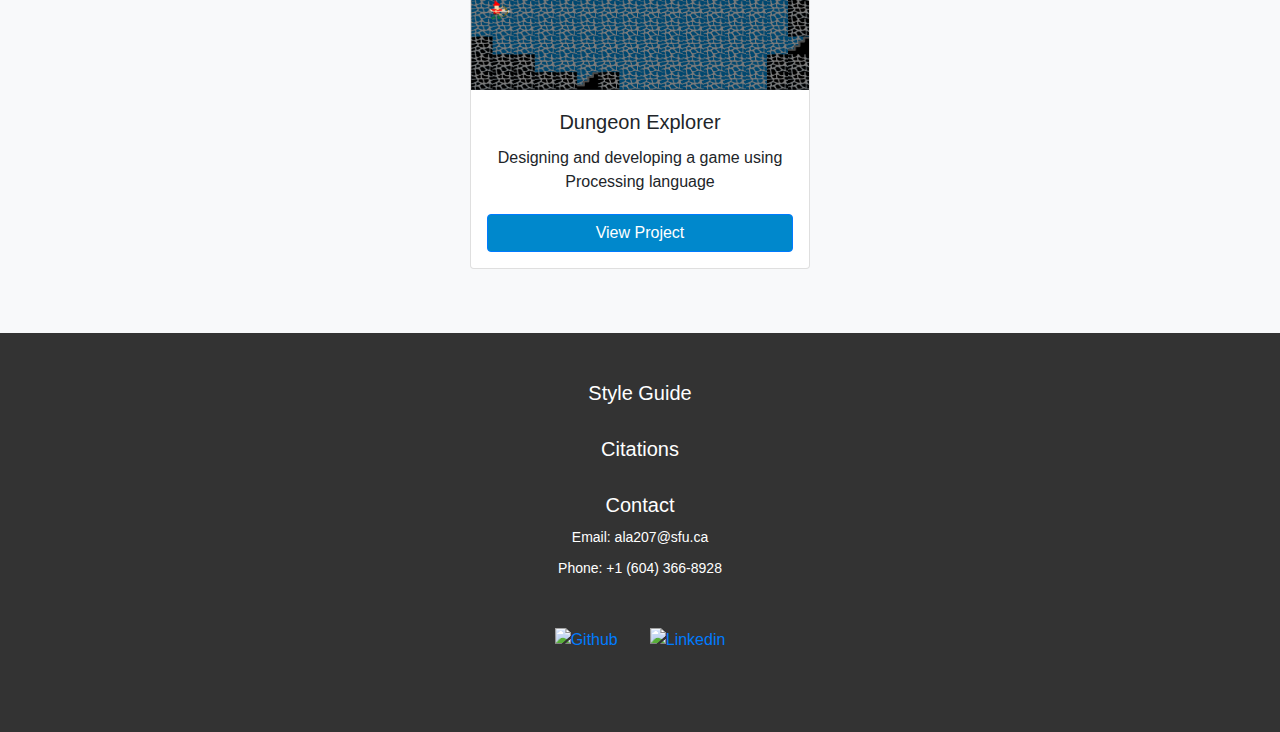
==== commit f09cceb2: "P5 minor updates" ====
--- a/index.html
+++ b/index.html
@@ -77,7 +77,7 @@
                 <img src="img/project5/library-hub-thumbnail.png" class="card-img-top" alt="Branded Editions Project">
                 <div class="card-body">
                   <h5 class="card-title">Branded Editions Templates</h5>
-                  <p class="card-text">Reusable landing page templates for international publishers at PressReader.</p>
+                  <p class="card-text">Reusable landing page templates for PressReader’s Branded Editions publisher clients.</p>
                 </div>
                 <div class="mt-auto pb-3 px-3">
                   <a href="project5.html" class="btn btn-primary btn-block px-3">View Project</a>
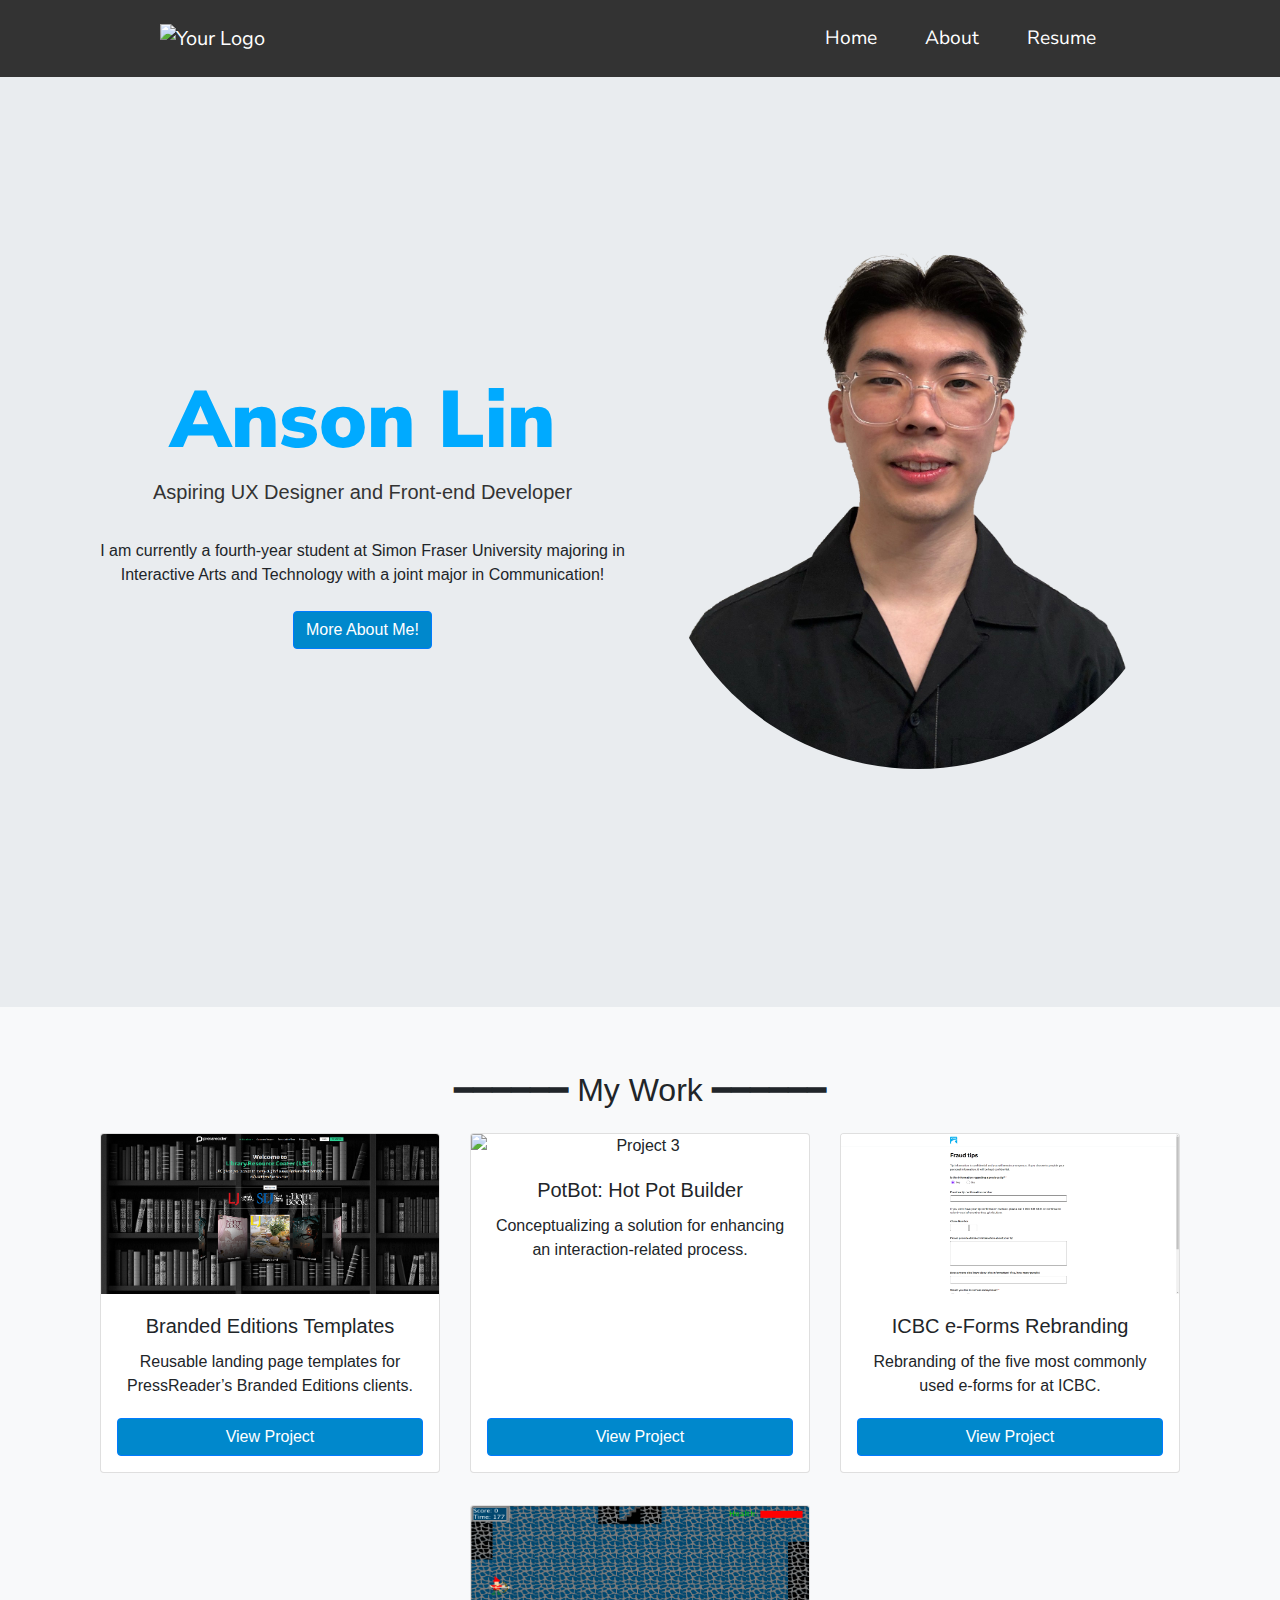
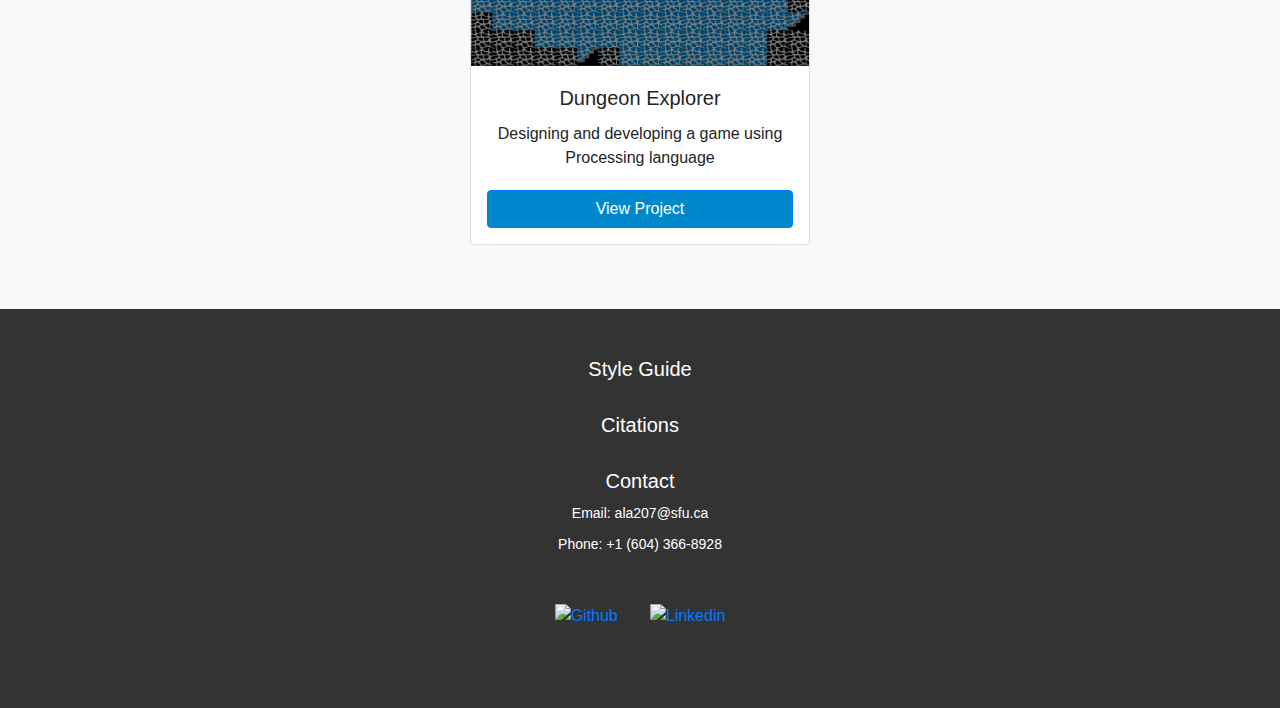
==== commit fe8ea7b3: "Project 5 summary fix" ====
--- a/index.html
+++ b/index.html
@@ -77,7 +77,7 @@
                 <img src="img/project5/library-hub-thumbnail.png" class="card-img-top" alt="Branded Editions Project">
                 <div class="card-body">
                   <h5 class="card-title">Branded Editions Templates</h5>
-                  <p class="card-text">Reusable landing page templates for PressReader’s Branded Editions publisher clients.</p>
+                  <p class="card-text">Reusable landing page templates for PressReader’s Branded Editions clients.</p>
                 </div>
                 <div class="mt-auto pb-3 px-3">
                   <a href="project5.html" class="btn btn-primary btn-block px-3">View Project</a>
